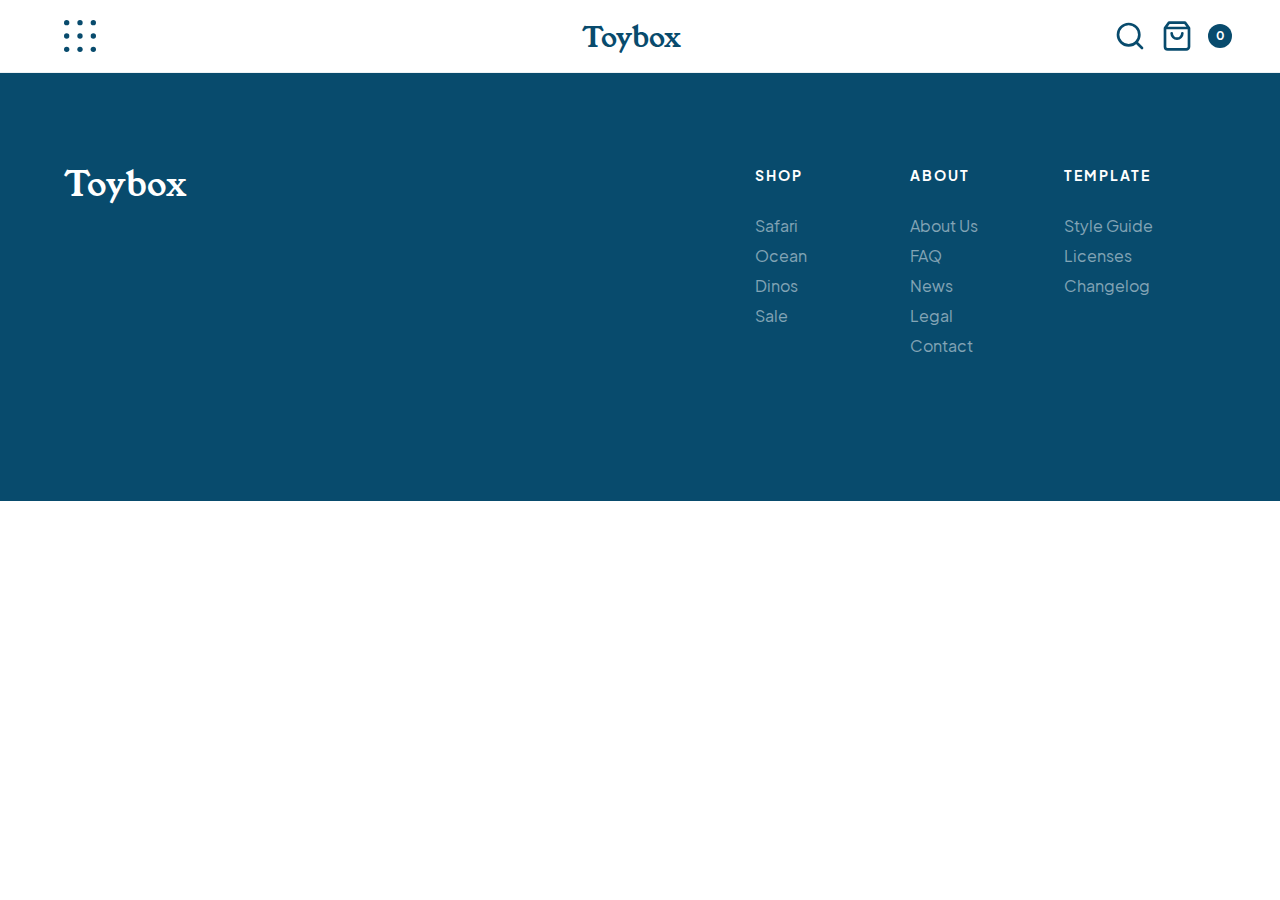
==== shop.html @ 1c9347a5 "added shop.html page + pasted nav and footer" ====
<!DOCTYPE html>
<html lang="en">
<head>
    <meta charset="UTF-8">
    <meta http-equiv="X-UA-Compatible" content="IE=edge">
    <meta name="viewport" content="width=device-width, initial-scale=1.0">
    <title>Toybox Shop Page</title>
    <link rel="stylesheet" href="./styles/styles.css">
</head>
<body>
    <a href="#mainContent" class="skip-link">Skip to main content.</a>
    
    <nav class="navBar">
        <div class="wrapper">
    
            <button class="menuIcon">
                <img src="./assets/menu-button.svg" alt="open slide-out navigation" class="menuIcon">
            </button>
    
            <a href="#" class="logo">
                <h1>Toybox</h1>
            </a>
    
            <div class="searchCart">
    
                <button class="menuIcon">
                    <img src="./assets/search.svg" alt="search icon" class="searchIcon">
                </button>
    
                <a href="#" class="bag">
                    <img src="./assets/shop-bag.svg" alt="shopping bag icon" class="bagIcon">
                </a>
    
                <div class="counter">
                    <p class="smallCopy">0</p>
                </div> <!-- .counter END -->
            </div> <!-- .searchCart END -->
    
        </div> <!-- .wrapper END -->
    </nav> <!-- .navBar END -->

<footer id="footer">
    <div class="wrapper">
        <div class="footerFlexContainer">
            <a href="" class="logo">
                <h4>Toybox</h4>
            </a>
            <div class="footerNav">
                <nav>
                    <ul class="footerShop">
                        <li>
                            <h5>Shop</h5>
                        </li>
                        <li>
                            <a href="">Safari</a>
                        </li>
                        <li>
                            <a href="">Ocean</a>
                        </li>
                        <li>
                            <a href="">Dinos</a>
                        </li>
                        <li>
                            <a href="">Sale</a>
                        </li>
                    </ul>
                    <ul class="footerAbout">
                        <li>
                            <h5>About</h5>
                        </li>
                        <li>
                            <a href="">About Us</a>
                        </li>
                        <li>
                            <a href="">FAQ</a>
                        </li>
                        <li>
                            <a href="">News</a>
                        </li>
                        <li>
                            <a href="">Legal</a>
                        </li>
                        <li>
                            <a href="">Contact</a>
                        </li>
                    </ul>
                    <ul class="footerTemp">
                        <li>
                            <h5>Template</h5>
                        </li>
                        <li>
                            <a href="">Style Guide</a>
                        </li>
                        <li>
                            <a href="">Licenses</a>
                        </li>
                        <li>
                            <a href="">Changelog</a>
                        </li>
                    </ul>
                </nav>
            </div> <!-- .footerNav END -->
        </div> <!-- .footerFlexContainer END-->
    </div> <!-- .wrapper END-->
</footer>


</body>
</html>
---- styles/styles.css ----
/* _variables.scss */
/* site fonts */
/* if we set our root element font-size to 125%, then 1 rem = 20px */
/* site colours */
html {
  line-height: 1.15;
  -ms-text-size-adjust: 100%;
  -webkit-text-size-adjust: 100%;
}

body {
  margin: 0;
}

article, aside, footer, header, nav, section {
  display: block;
}

h1 {
  font-size: 2em;
  margin: 0.67em 0;
}

figcaption, figure, main {
  display: block;
}

figure {
  margin: 1em 40px;
}

hr {
  -webkit-box-sizing: content-box;
          box-sizing: content-box;
  height: 0;
  overflow: visible;
}

pre {
  font-family: monospace, monospace;
  font-size: 1em;
}

a {
  background-color: transparent;
  -webkit-text-decoration-skip: objects;
}

abbr[title] {
  border-bottom: none;
  text-decoration: underline;
  -webkit-text-decoration: underline dotted;
          text-decoration: underline dotted;
}

b, strong {
  font-weight: inherit;
}

b, strong {
  font-weight: bolder;
}

code, kbd, samp {
  font-family: monospace, monospace;
  font-size: 1em;
}

dfn {
  font-style: italic;
}

mark {
  background-color: #ff0;
  color: #000;
}

small {
  font-size: 80%;
}

sub, sup {
  font-size: 75%;
  line-height: 0;
  position: relative;
  vertical-align: baseline;
}

sub {
  bottom: -0.25em;
}

sup {
  top: -0.5em;
}

audio, video {
  display: inline-block;
}

audio:not([controls]) {
  display: none;
  height: 0;
}

img {
  border-style: none;
}

svg:not(:root) {
  overflow: hidden;
}

button, input, optgroup, select, textarea {
  font-family: sans-serif;
  font-size: 100%;
  line-height: 1.15;
  margin: 0;
}

button, input {
  overflow: visible;
}

button, select {
  text-transform: none;
}

button, html [type=button], [type=reset], [type=submit] {
  -webkit-appearance: button;
}

button::-moz-focus-inner, [type=button]::-moz-focus-inner, [type=reset]::-moz-focus-inner, [type=submit]::-moz-focus-inner {
  border-style: none;
  padding: 0;
}

button:-moz-focusring, [type=button]:-moz-focusring, [type=reset]:-moz-focusring, [type=submit]:-moz-focusring {
  outline: 1px dotted ButtonText;
}

fieldset {
  padding: 0.35em 0.75em 0.625em;
}

legend {
  -webkit-box-sizing: border-box;
          box-sizing: border-box;
  color: inherit;
  display: table;
  max-width: 100%;
  padding: 0;
  white-space: normal;
}

progress {
  display: inline-block;
  vertical-align: baseline;
}

textarea {
  overflow: auto;
}

[type=checkbox], [type=radio] {
  -webkit-box-sizing: border-box;
          box-sizing: border-box;
  padding: 0;
}

[type=number]::-webkit-inner-spin-button, [type=number]::-webkit-outer-spin-button {
  height: auto;
}

[type=search] {
  -webkit-appearance: textfield;
  outline-offset: -2px;
}

[type=search]::-webkit-search-cancel-button, [type=search]::-webkit-search-decoration {
  -webkit-appearance: none;
}

::-webkit-file-upload-button {
  -webkit-appearance: button;
  font: inherit;
}

details, menu {
  display: block;
}

summary {
  display: list-item;
}

canvas {
  display: inline-block;
}

template {
  display: none;
}

[hidden] {
  display: none;
}

html {
  -webkit-box-sizing: border-box;
  box-sizing: border-box;
}

*, *:before, *:after {
  -webkit-box-sizing: inherit;
          box-sizing: inherit;
}

.sr-only {
  position: absolute;
  width: 1px;
  height: 1px;
  margin: -1px;
  border: 0;
  padding: 0;
  white-space: nowrap;
  -webkit-clip-path: inset(100%);
          clip-path: inset(100%);
  clip: rect(0 0 0 0);
  overflow: hidden;
}

.skip-link {
  position: absolute;
  left: -1000px;
  top: 5px;
  z-index: 999;
  background: white;
  color: black;
}

.skip-link:focus {
  left: 0;
}

/* _typography.scss */
/* import Jakarta Sans font */
@font-face {
  font-family: "Jakarta Sans";
  src: url("../fonts/PlusJakarta_Sans-2.5/webfonts/PlusJakartaSans-Regular.woff"), url("../fonts/PlusJakarta_Sans-2.5/static/PlusJakartaSans-Regular.ttf"), url("../fonts/PlusJakarta_Sans-2.5/webfonts/PlusJakartaSans-Regular.woff2");
  font-weight: normal;
}
/* import Jakarta Sans font in bold */
@font-face {
  font-family: "Jakarta Sans";
  src: url("../fonts/PlusJakarta_Sans-2.5/webfonts/PlusJakartaSans-Bold.woff"), url(../fonts/PlusJakarta_Sans-2.5/webfonts/PlusJakartaSans-Bold.woff2), url(../fonts/PlusJakarta_Sans-2.5/static/PlusJakartaSans-Bold.ttf);
  font-weight: bold;
}
/* import Young Serif font */
@font-face {
  font-family: "Young Serif";
  src: url("../fonts/youngserif/YoungSerif-Regular.otf");
}
/* _typography.scss */
html {
  font-size: 125%;
}

body {
  font-family: "Jakarta Sans";
  font-size: 1rem;
  color: #084b6d;
}

h1,
h2,
h3,
h4,
blockquote {
  font-family: "Young Serif";
  font-weight: normal;
  color: #084b6d;
  margin: 0;
}

h1 {
  font-size: 1.4rem;
}

h2 {
  font-size: 2rem;
  line-height: 2.4rem;
  margin-bottom: 18px;
}

h3 {
  font-size: 2.7rem;
  line-height: 3rem;
  margin-bottom: 24px;
}

h4 {
  font-size: 1.7rem;
  line-height: 2rem;
  margin-bottom: 18px;
}

h5 {
  font-size: 0.7rem;
  font-weight: bold;
  line-height: 1.2rem;
  letter-spacing: 0.1rem;
  text-transform: uppercase;
  margin: 0 0 24px 0;
}

p {
  line-height: 1.5rem;
  margin: 0 0 30px 0;
}
p.smallCopy {
  font-size: 0.6rem;
  line-height: 1.2rem;
  font-weight: bold;
  margin: 0;
}

ul,
li,
a,
input {
  padding: 0;
  margin: 0;
}

ul {
  list-style: none;
}

a {
  text-decoration: none;
  color: inherit;
  cursor: pointer;
  -webkit-transition: 0.3s;
  transition: 0.3s;
}

/* _baseStyles.scss think of BASE STYLES AS GLOBAL, REUSABLE CODE FOR YOUR WEBSITE*/
.wrapper {
  max-width: 1260px;
  width: 90%;
  margin: 0 auto;
}

/* BUTTONS BASE STYLES _baseStyles.scss */
button {
  color: #084b6d;
  background-color: transparent;
  padding: 18px 36px;
  border: 2px solid #084b6d;
  font-size: 0.8rem;
  font-weight: bold;
  line-height: 1.2rem;
  text-align: center;
  cursor: pointer;
  -webkit-transition: 0.3s;
  transition: 0.3s;
  /* style the button in the main nav menu to look just like an icon */
}
button:hover {
  background-color: #084b6d;
  color: #fff;
}
button:focus {
  background-color: #084b6d;
  color: #fff;
}
button.secondary {
  background-color: transparent;
  border-color: #fff;
  color: #fff;
  padding: 8px 12px;
}
button.secondary:hover {
  background-color: #fff;
  color: #084b6d;
}
button.secondary:focus {
  background-color: #fff;
  color: #084b6d;
}
button.solid {
  color: #fff;
  background-color: #084b6d;
}
button.solid:hover {
  color: #084b6d;
  background-color: #fff;
}
button.menuIcon {
  display: inherit;
  padding: 0;
  border: none;
}
button.menuIcon:hover {
  background-color: transparent;
}
button.menuIcon:focus {
  background-color: transparent;
}

a.button {
  color: #084b6d;
  background-color: transparent;
  padding: 18px 36px;
  border: 2px solid #084b6d;
  font-size: 0.8rem;
  font-weight: bold;
  line-height: 1.2rem;
  text-align: center;
  -webkit-transition: 0.3s;
  transition: 0.3s;
}
a.button:hover {
  background-color: #084b6d;
  color: #fff;
}
a.button:focus {
  background-color: #084b6d;
  color: #fff;
}

/* _nav.scss */
.navBar {
  position: sticky;
  top: 0;
  z-index: 10;
  border-bottom: 1px solid rgba(8, 75, 109, 0.08);
  background-color: #fff;
}
.navBar .wrapper {
  display: -webkit-box;
  display: -ms-flexbox;
  display: flex;
  -webkit-box-pack: justify;
      -ms-flex-pack: justify;
          justify-content: space-between;
  padding: 20px 0;
}
.navBar .searchCart {
  display: -webkit-box;
  display: -ms-flexbox;
  display: flex;
}
.navBar .searchCart .searchIcon,
.navBar .searchCart .bag {
  margin-right: 15px;
}
.navBar a {
  display: -webkit-box;
  display: -ms-flexbox;
  display: flex;
}
.navBar .logo {
  margin-left: 60px;
}
.navBar .counter {
  display: -webkit-box;
  display: -ms-flexbox;
  display: flex;
  -webkit-box-align: center;
      -ms-flex-align: center;
          align-items: center;
}
.navBar .counter p {
  width: 24px;
  height: 24px;
  background-color: #084b6d;
  color: #fff;
  text-align: center;
  border-radius: 50%;
}

/* _header.scss */
header {
  background-color: #e8f9d3;
  margin-bottom: 90px;
  display: -webkit-box;
  display: -ms-flexbox;
  display: flex;
  -webkit-box-align: center;
      -ms-flex-align: center;
          align-items: center;
  -ms-flex-wrap: wrap;
      flex-wrap: wrap;
}
header .headerImgContainer {
  width: 45%;
}
header .headerImgContainer img {
  max-width: 100%;
  vertical-align: middle;
}
header .headerContent {
  width: 55%;
  color: #084b6d;
}
header .headerContent .contentContainer {
  margin: 0 auto;
  width: 65%;
}

/* _footer.scss */
footer {
  background-color: #084b6d;
  color: #fff;
  padding: 90px 0 50px 0;
}
footer .footerFlexContainer {
  display: -webkit-box;
  display: -ms-flexbox;
  display: flex;
  -webkit-box-pack: justify;
      -ms-flex-pack: justify;
          justify-content: space-between;
  margin-bottom: 90px;
}
footer .footerFlexContainer h4 {
  color: #fff;
}
footer .footerNav {
  width: 40%;
}
footer .footerNav nav {
  display: -webkit-box;
  display: -ms-flexbox;
  display: flex;
  -webkit-box-pack: justify;
      -ms-flex-pack: justify;
          justify-content: space-between;
}
footer .footerNav nav ul {
  width: 33%;
}
footer .footerNav nav a {
  color: rgba(255, 255, 255, 0.5);
  font-size: 0.8rem;
  line-height: 1.5rem;
}
footer .footerNav nav a:hover {
  color: white;
}
footer .footerNav nav a:focus {
  color: white;
}

/* _categories.scss */
.categoryGallery {
  display: -webkit-box;
  display: -ms-flexbox;
  display: flex;
  -webkit-box-pack: center;
      -ms-flex-pack: center;
          justify-content: center;
  -ms-flex-wrap: wrap;
      flex-wrap: wrap;
  text-align: center;
  width: 100%;
}
.categoryGallery .items {
  padding: 45px;
  margin: 50px 25px 25px;
  border-radius: 10%;
  width: 40%;
  display: -webkit-box;
  display: -ms-flexbox;
  display: flex;
  -webkit-box-orient: vertical;
  -webkit-box-direction: normal;
      -ms-flex-direction: column;
          flex-direction: column;
  -webkit-box-align: center;
      -ms-flex-align: center;
          align-items: center;
}
.categoryGallery .items img {
  width: 100%;
  border-radius: 10%;
  margin: 0 auto 20px auto;
}
.categoryGallery .itemOne {
  background-color: #ffd698;
}
.categoryGallery .itemTwo {
  background-color: #d3f0f9;
}
.categoryGallery .itemThree {
  background-color: #e8f9d3;
}
.categoryGallery .itemFour {
  background-color: #f9d3d3;
}
.categoryGallery .items {
  /* previous items CSS here */
  -webkit-transition: 0.2s ease;
  transition: 0.2s ease;
}
.categoryGallery .items a:hover {
  -webkit-transform: scale(0.95);
          transform: scale(0.95);
}
.categoryGallery .items a:focus {
  -webkit-transform: scale(0.95);
          transform: scale(0.95);
}

@media (max-width: 480px) {
  .navBar .wrapper {
    -webkit-box-orient: vertical;
    -webkit-box-direction: normal;
        -ms-flex-direction: column;
            flex-direction: column;
    -webkit-box-align: center;
        -ms-flex-align: center;
            align-items: center;
  }
  .navBar .wrapper .menuIcon {
    -ms-flex-item-align: start;
        align-self: flex-start;
  }
  .navBar .wrapper > * {
    margin: 0px;
    padding: 10px 0px;
  }
  .navBar .searchCart button,
.navBar .searchCart a,
.navBar .searchCart div {
    padding: 10px;
    margin: 0 10px;
  }
  .navBar .searchCart .searchIcon {
    margin-right: 0;
  }
}
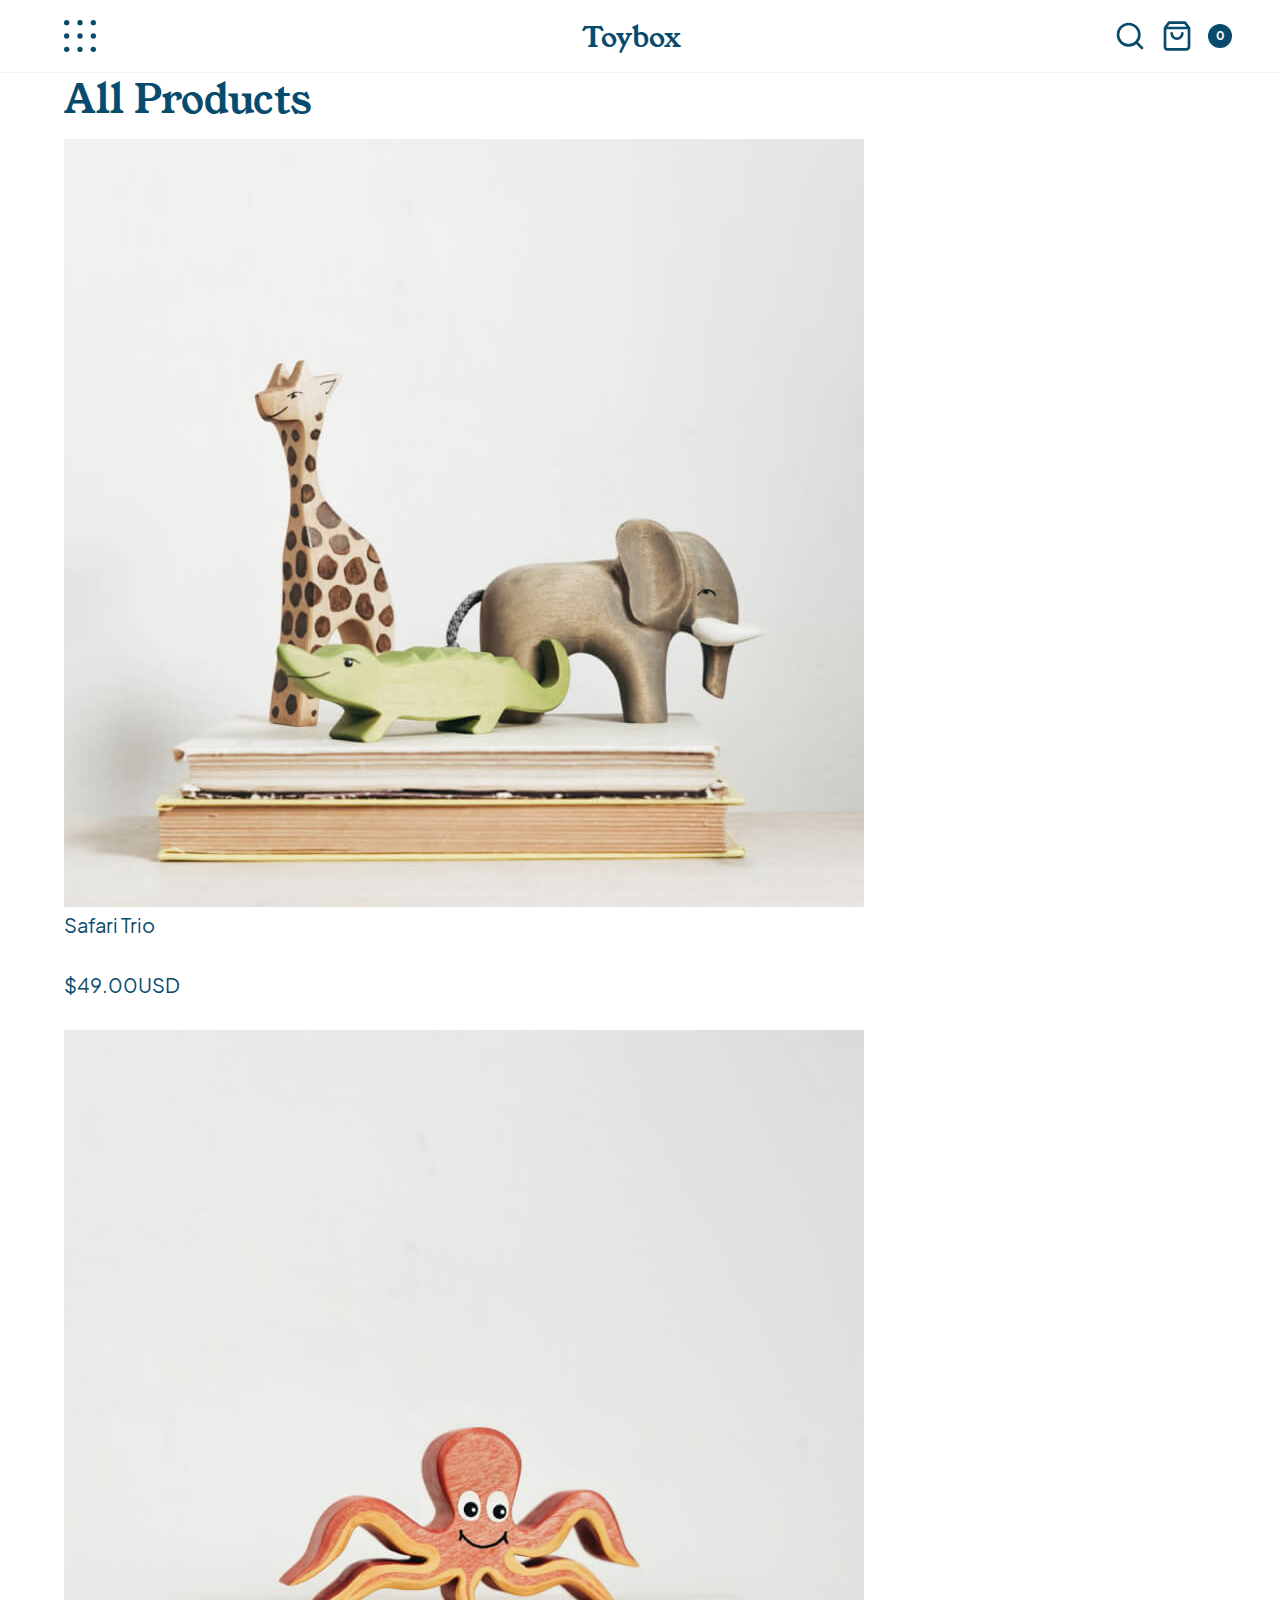
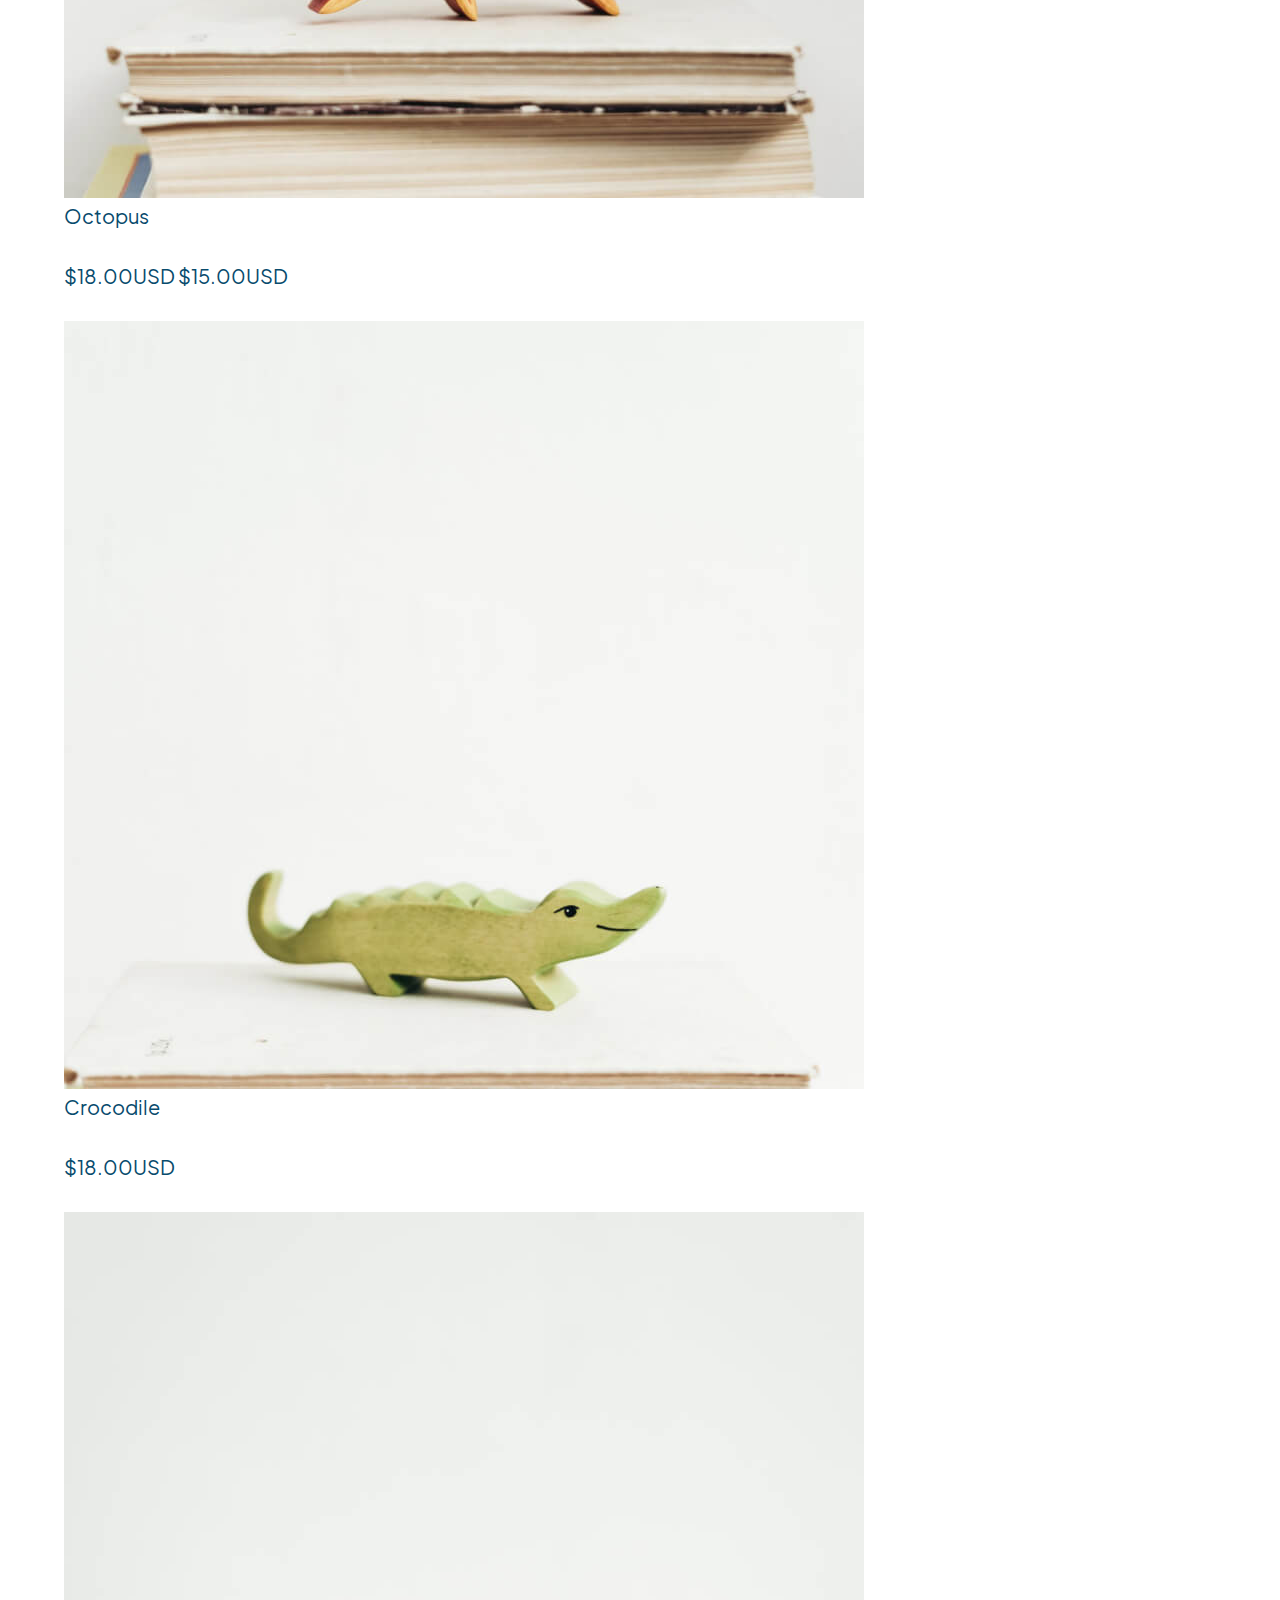
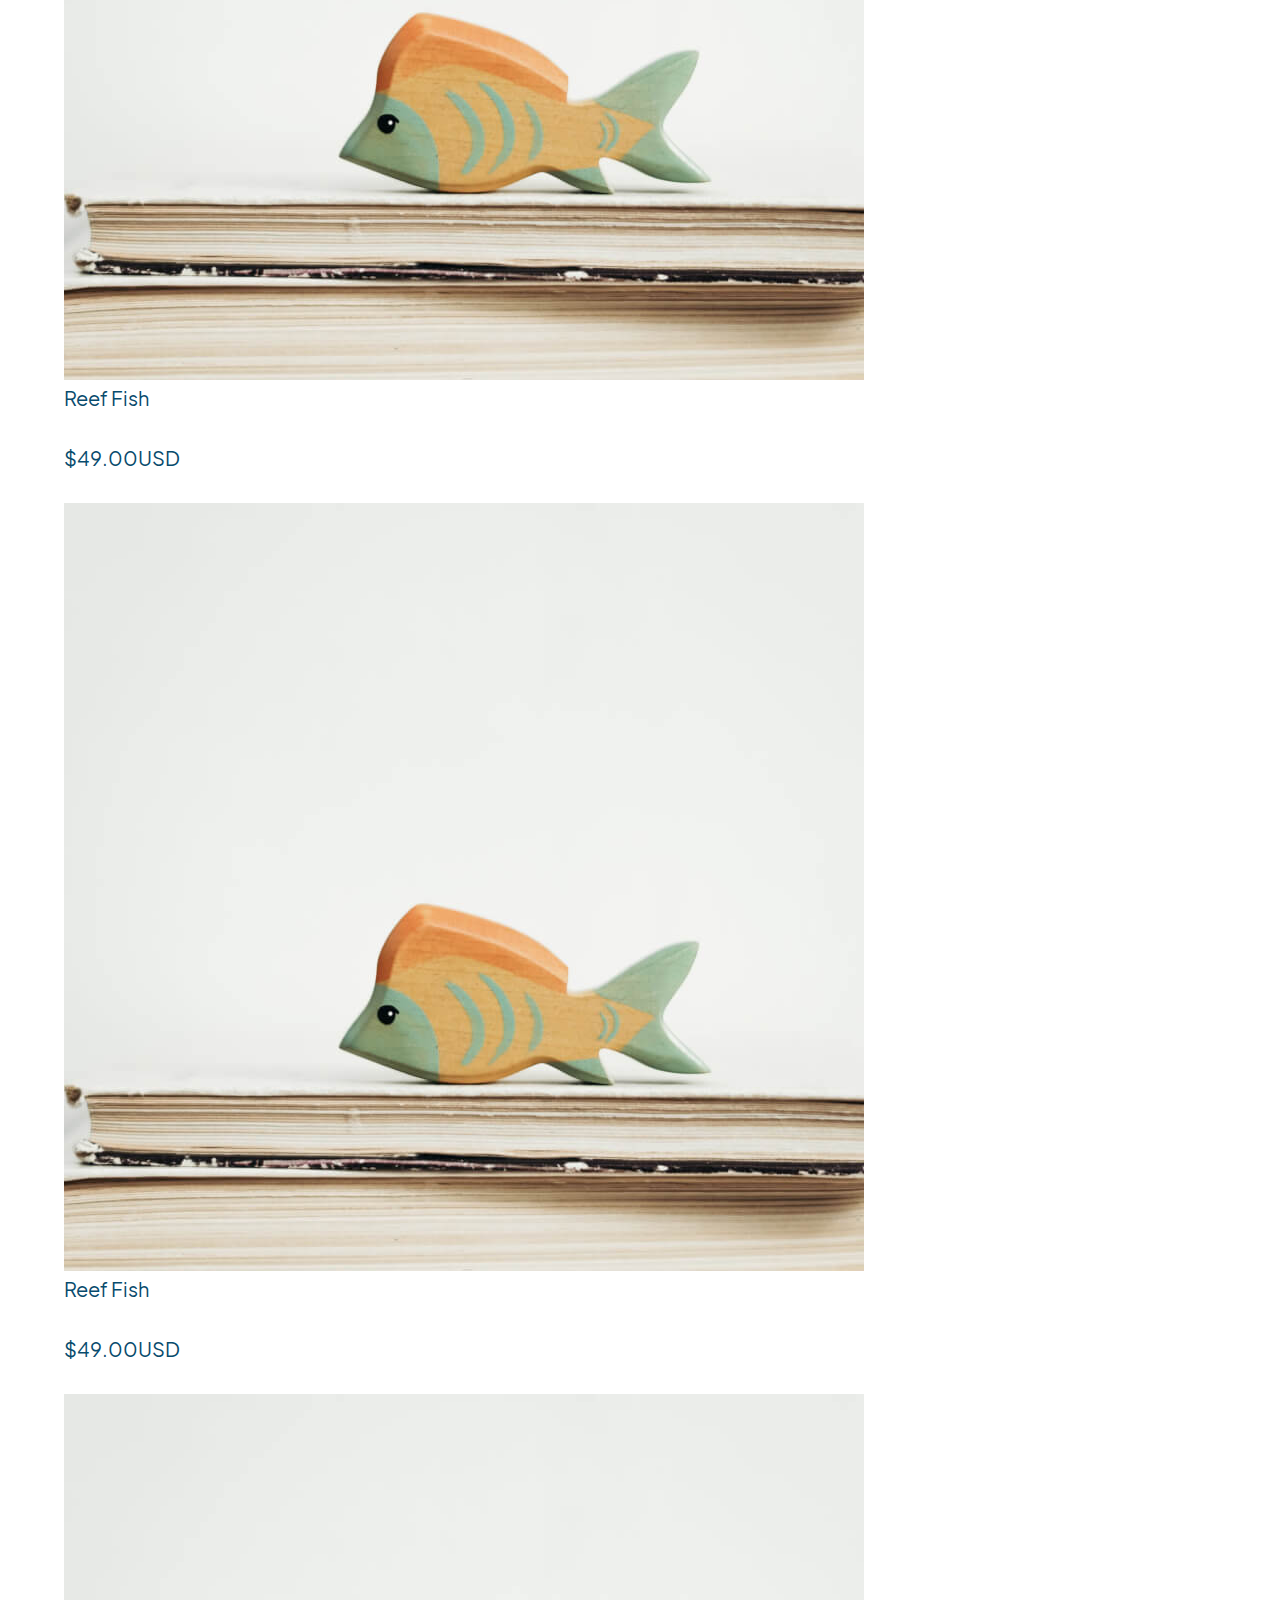
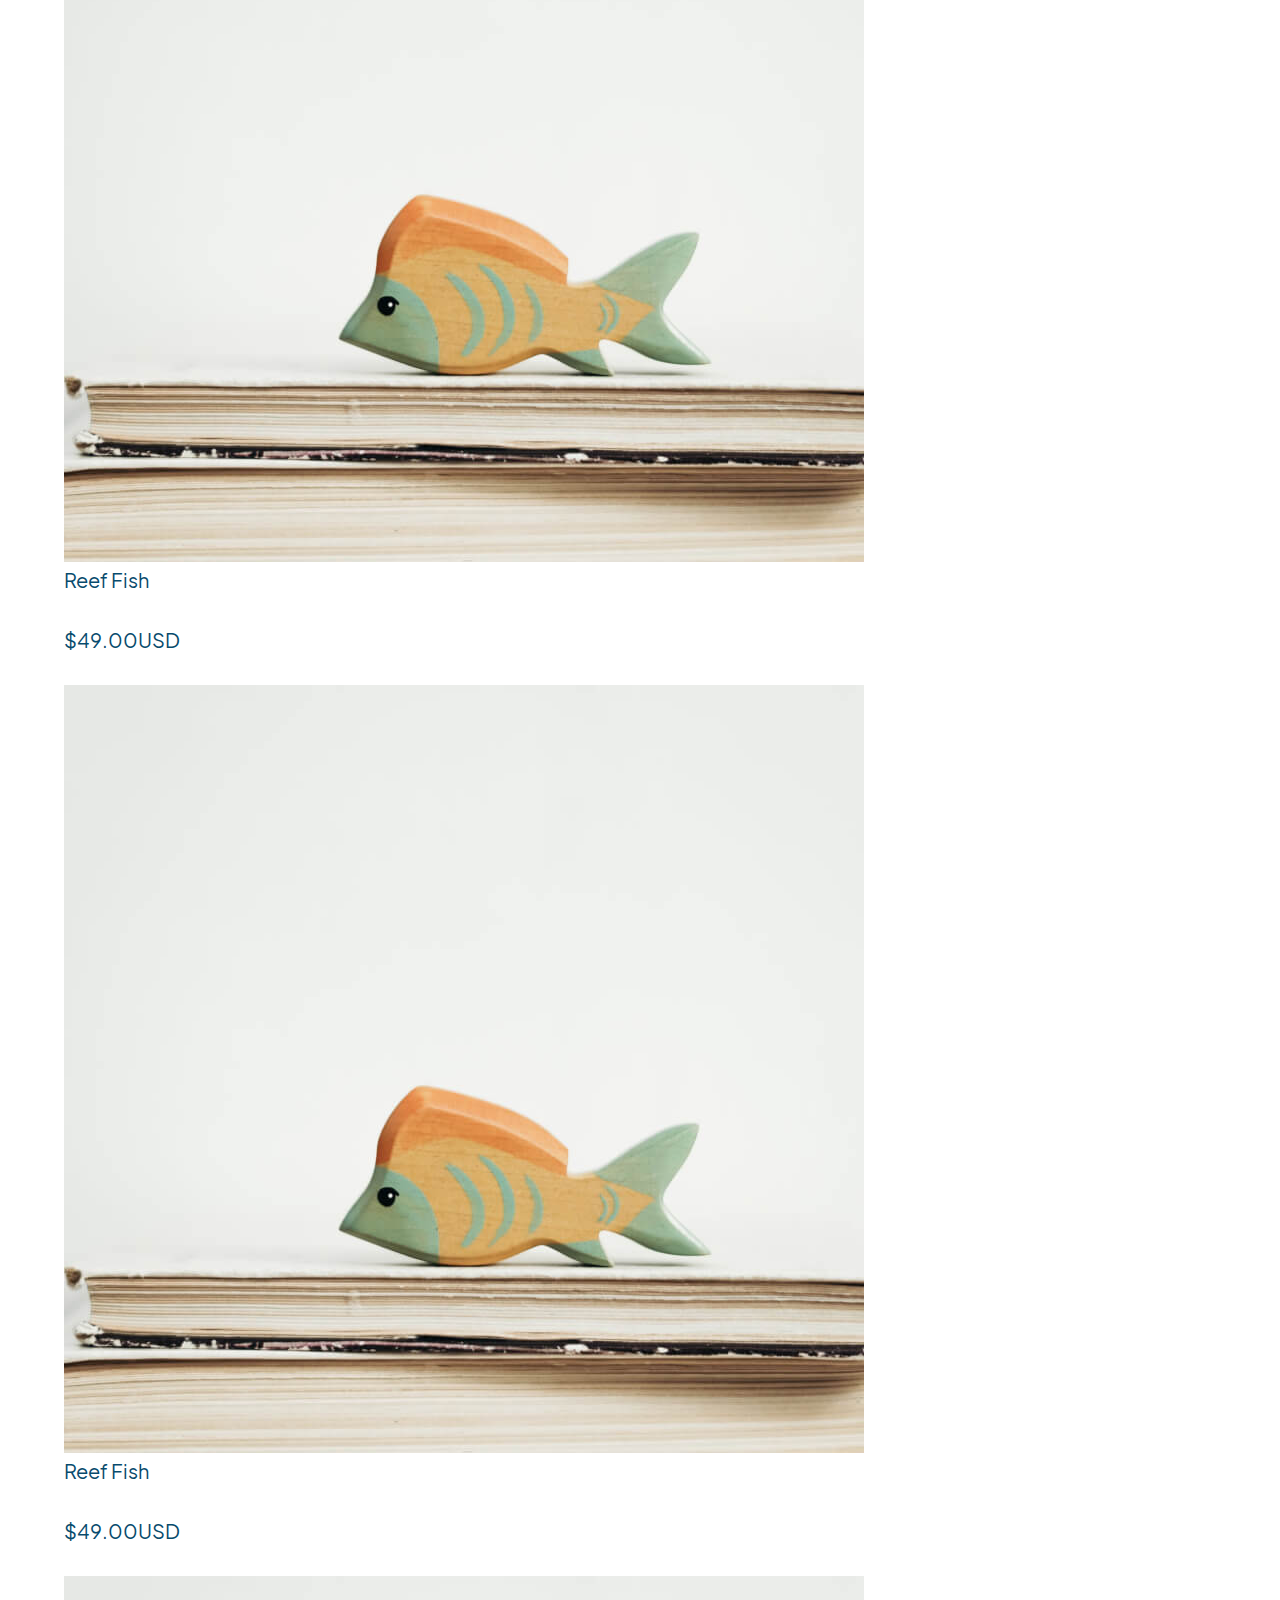
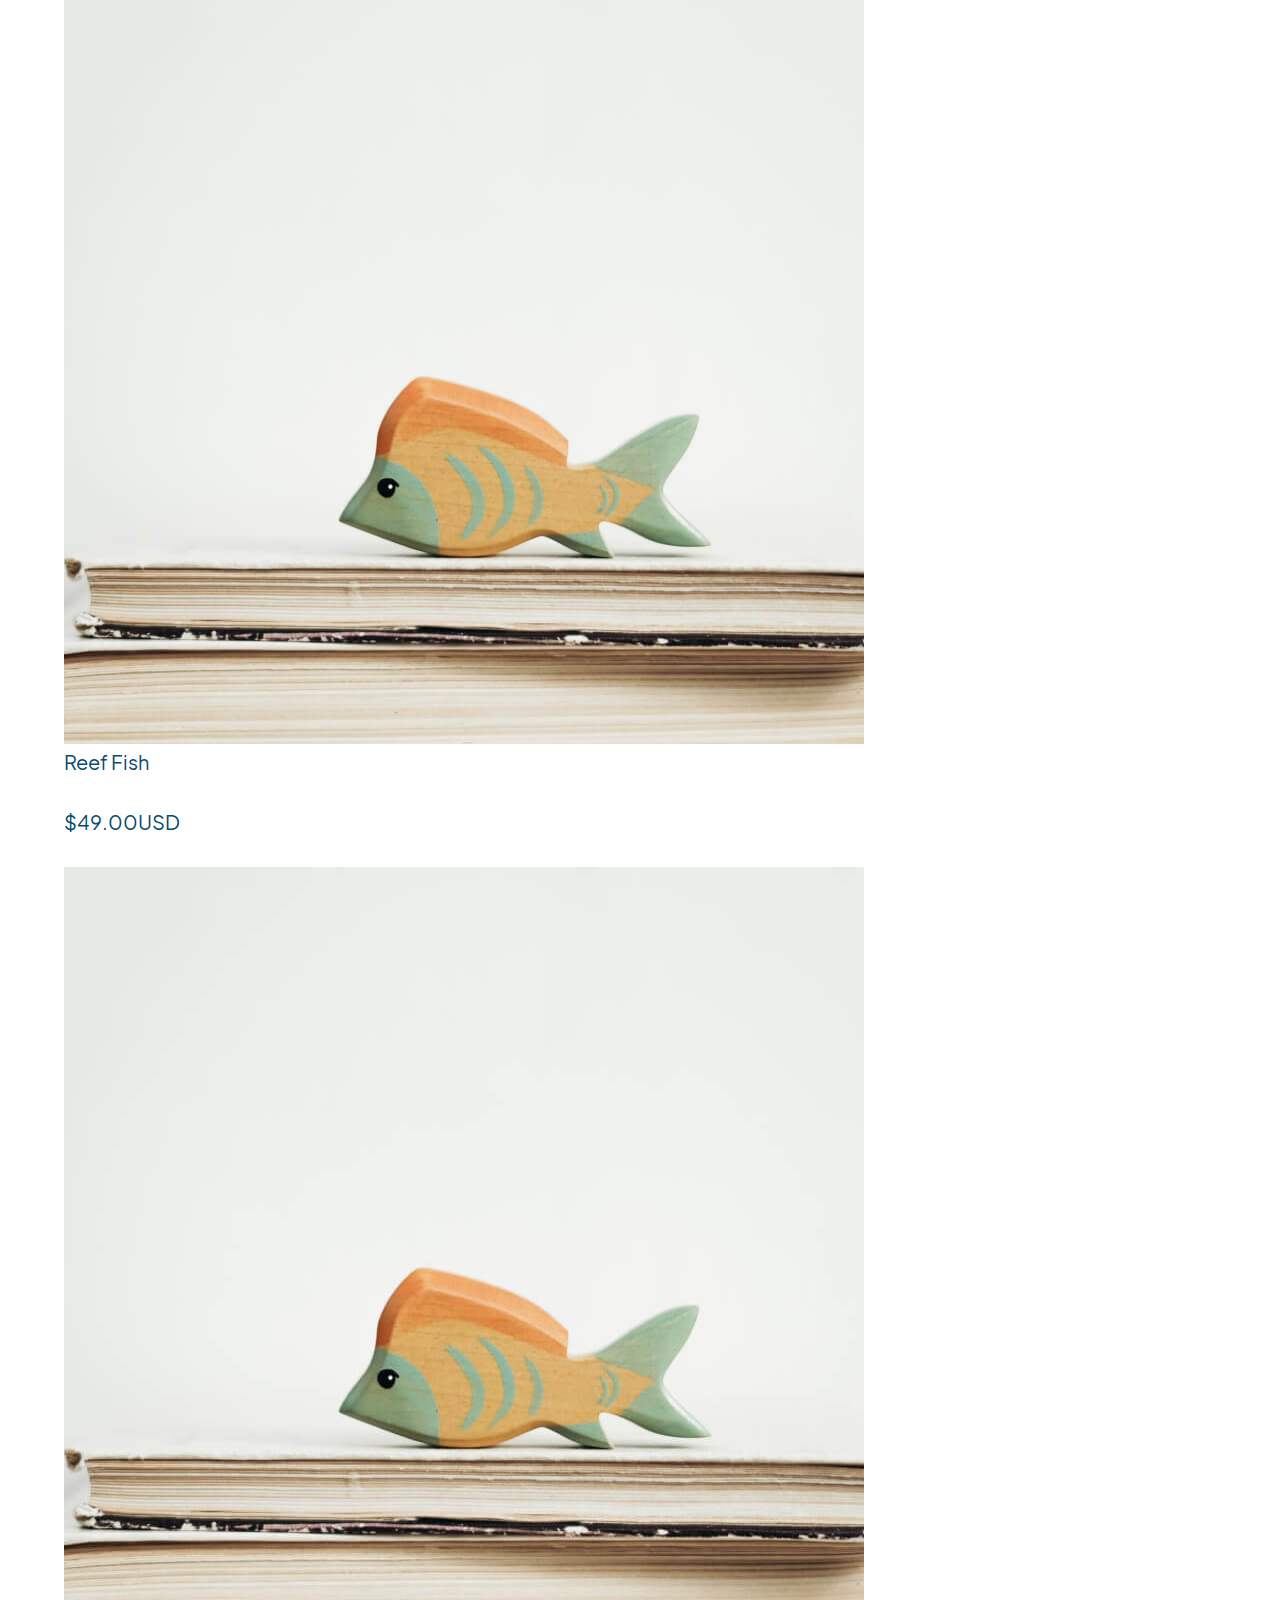
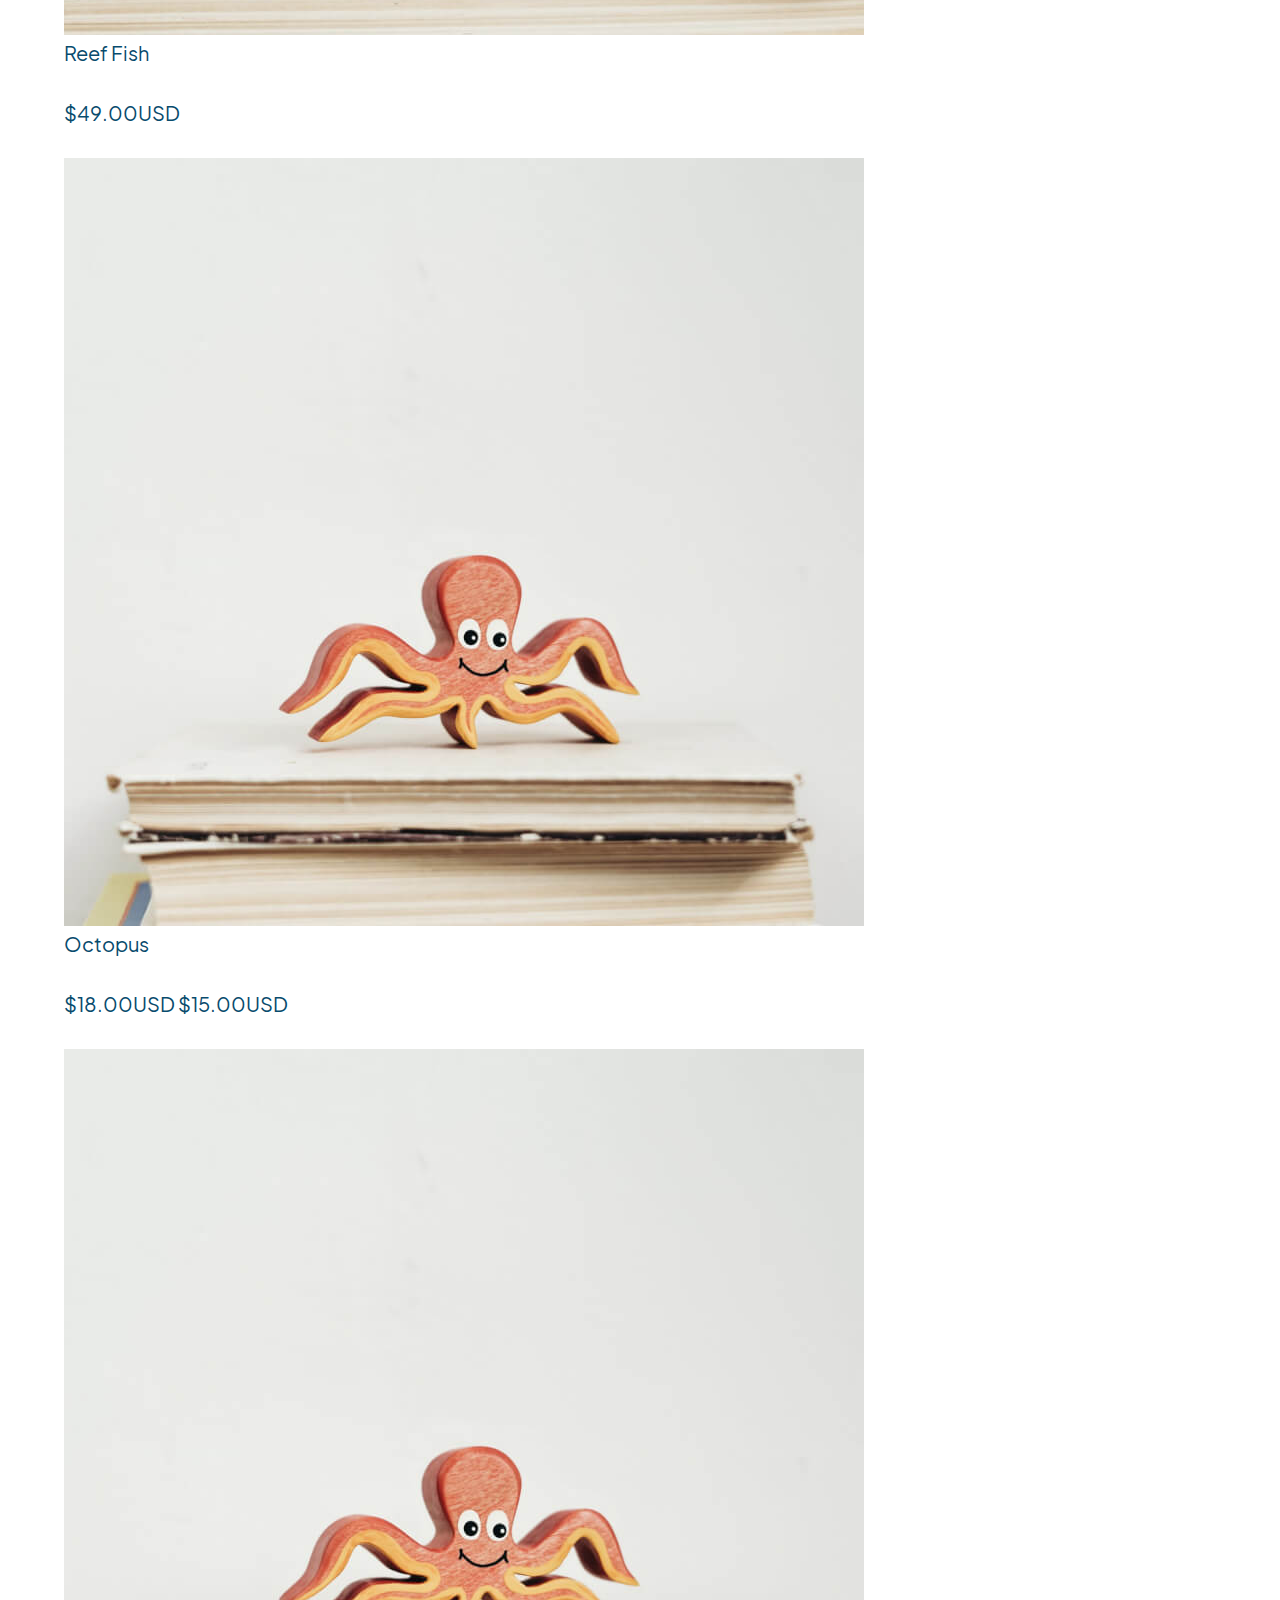
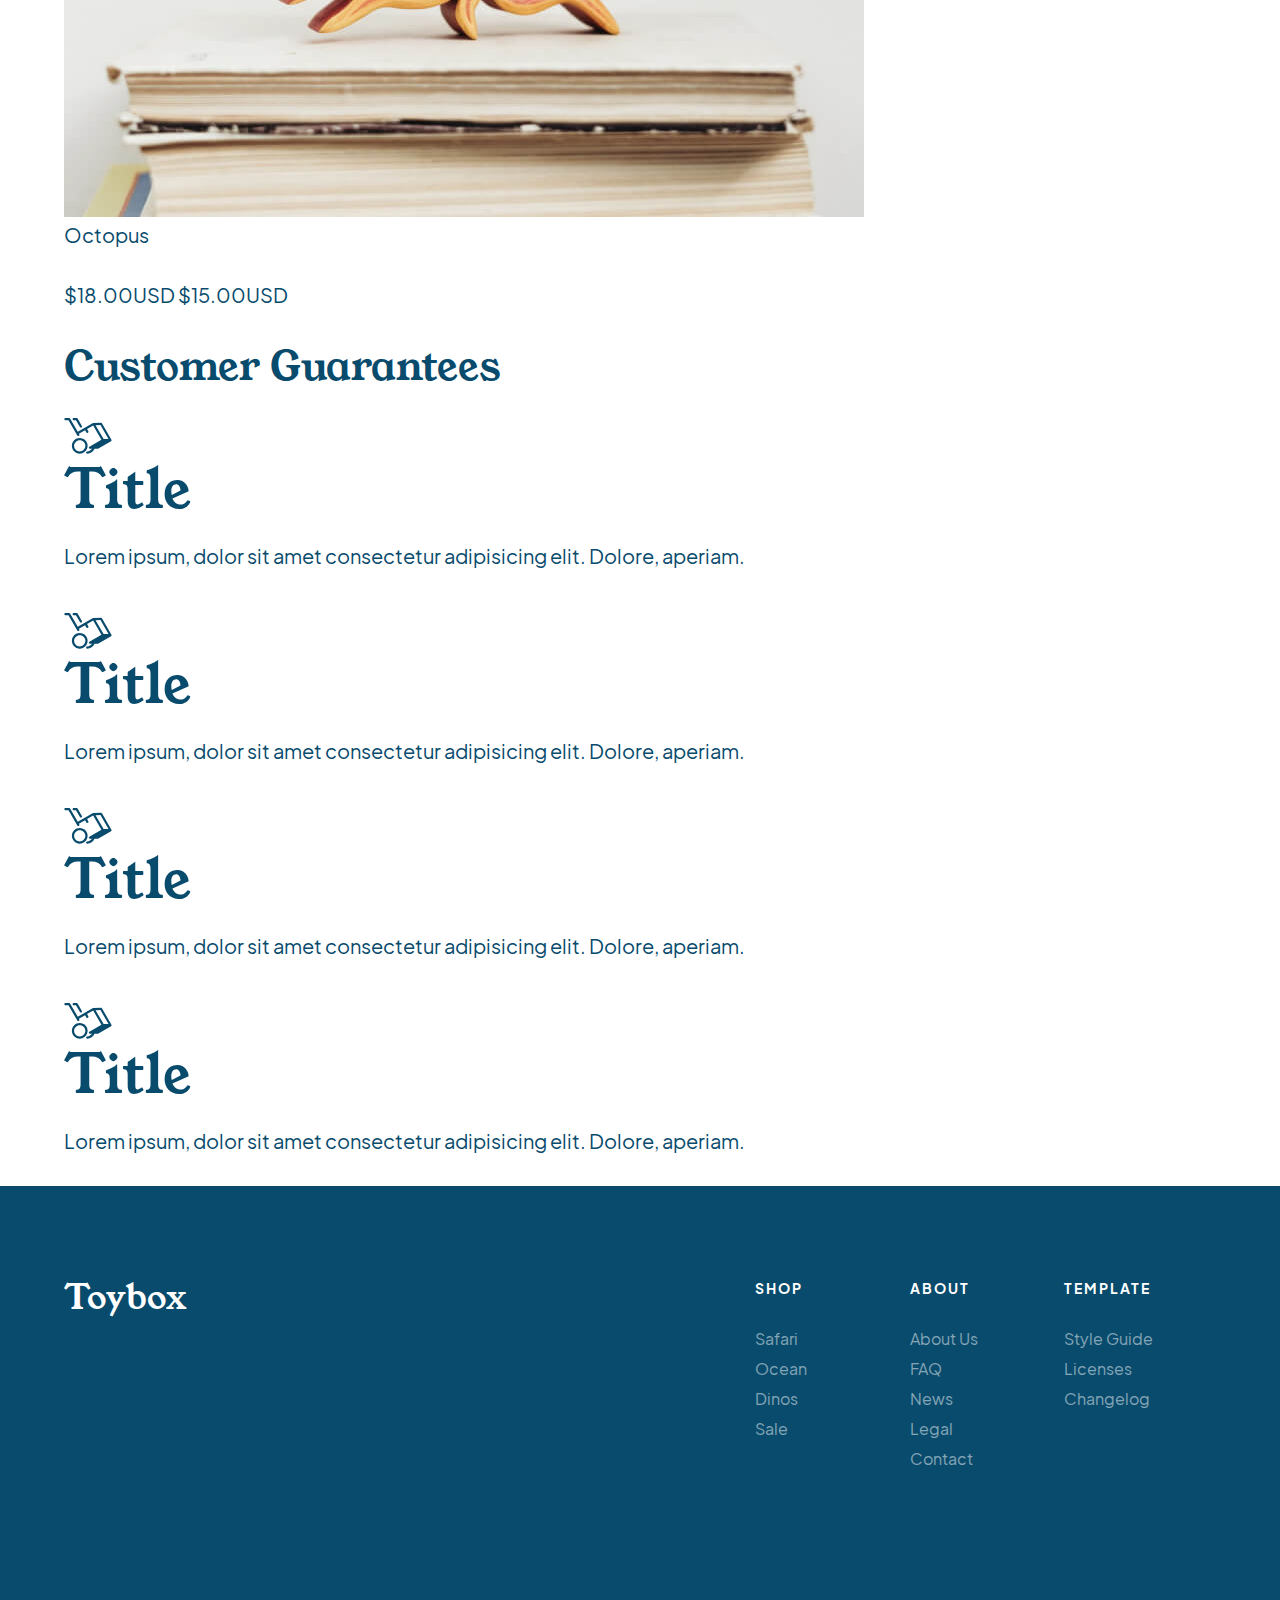
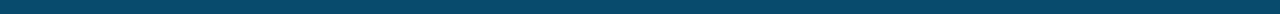
==== commit c0c8bb97: "added our products and guarantees markup" ====
--- a/shop.html
+++ b/shop.html
@@ -8,7 +8,8 @@
     <link rel="stylesheet" href="./styles/styles.css">
 </head>
 <body>
-    <a href="#mainContent" class="skip-link">Skip to main content.</a>
+    <!-- Skip Link for Accessibility links straight to the main ID below-->
+    <a href="#productsMainContent" class="skip-link">Skip to main content.</a>
     
     <nav class="navBar">
         <div class="wrapper">
@@ -17,8 +18,8 @@
                 <img src="./assets/menu-button.svg" alt="open slide-out navigation" class="menuIcon">
             </button>
     
-            <a href="#" class="logo">
-                <h1>Toybox</h1>
+            <a href="./index.html" class="logo">
+                <h1>Toybox <span class="sr-only">Shop Page</span></h1>
             </a>
     
             <div class="searchCart">
@@ -39,10 +40,129 @@
         </div> <!-- .wrapper END -->
     </nav> <!-- .navBar END -->
 
-<footer id="footer">
+    <main id="productsMainContent">
+        <section class="allProducts">
+            <div class="wrapper"> 
+                <h2>All Products</h2>
+                <ul class="products">
+                    <li>
+                        <a href="">
+                            <img src="./assets/safari-trio.jpg" alt="Hand-carved safari animal toys">
+                            <p class="popularProduct">Safari Trio</p>
+                            <p class="price">$49.00USD</p>
+                        </a>
+                    </li>
+                    <li>
+                        <a href="">
+                            <img src="./assets/octopus.jpg" alt="Wooden toy octopus">
+                            <p class="popularProduct">Octopus</p>
+                            <p class="price discountedPrice">$18.00USD <span>$15.00USD</span></p>
+                        </a>
+                    </li>
+                    <li>
+                        <a href="">
+                            <img src="./assets/crocodile.jpg" alt="Wooden toy crocodile">
+                            <p class="popularProduct">Crocodile</p>
+                            <p class="price">$18.00USD</p>
+                        </a>
+                    </li>
+                    <li>
+                        <a href="">
+                            <img src="./assets/reef-fish.jpg" alt="Hand-carved reef fish toy">
+                            <p class="popularProduct">Reef Fish</p>
+                            <p class="price">$49.00USD</p>
+                        </a>
+                    </li>
+                    <li>
+                        <a href="">
+                            <img src="./assets/reef-fish.jpg" alt="Hand-carved reef fish toy">
+                            <p class="popularProduct">Reef Fish</p>
+                            <p class="price">$49.00USD</p>
+                        </a>
+                    </li>
+                    <li>
+                        <a href="">
+                            <img src="./assets/reef-fish.jpg" alt="Hand-carved reef fish toy">
+                            <p class="popularProduct">Reef Fish</p>
+                            <p class="price">$49.00USD</p>
+                        </a>
+                    </li>
+                    <li>
+                        <a href="">
+                            <img src="./assets/reef-fish.jpg" alt="Hand-carved reef fish toy">
+                            <p class="popularProduct">Reef Fish</p>
+                            <p class="price">$49.00USD</p>
+                        </a>
+                    </li>
+                    <li>
+                        <a href="">
+                            <img src="./assets/reef-fish.jpg" alt="Hand-carved reef fish toy">
+                            <p class="popularProduct">Reef Fish</p>
+                            <p class="price">$49.00USD</p>
+                        </a>
+                    </li>
+                    <li>
+                        <a href="">
+                            <img src="./assets/reef-fish.jpg" alt="Hand-carved reef fish toy">
+                            <p class="popularProduct">Reef Fish</p>
+                            <p class="price">$49.00USD</p>
+                        </a>
+                    </li>
+                    <li>
+                        <a href="">
+                            <img src="./assets/octopus.jpg" alt="Wooden toy octopus">
+                            <p class="popularProduct">Octopus</p>
+                            <p class="price discountedPrice">$18.00USD <span>$15.00USD</span></p>
+                        </a>
+                    </li>
+                    <li>
+                        <a href="">
+                            <img src="./assets/octopus.jpg" alt="Wooden toy octopus">
+                            <p class="popularProduct">Octopus</p>
+                            <p class="price discountedPrice">$18.00USD <span>$15.00USD</span></p>
+                        </a>
+                    </li>
+                </ul>
+            </div>
+        </section>
+
+        <section class="guarantees">
+            <div class="wrapper">
+                <h2>Customer Guarantees</h2>
+                <ul>
+                    <li>
+                        <img src="./assets/dolly.svg" alt="">
+                        <h3>Title</h3>
+                        <p>Lorem ipsum, dolor sit amet consectetur adipisicing elit. Dolore, aperiam.</p>
+                    </li>
+                    <li>
+                        <img src="./assets/dolly.svg" alt="">
+                        <h3>Title</h3>
+                        <p>Lorem ipsum, dolor sit amet consectetur adipisicing elit. Dolore, aperiam.</p>
+                    </li>
+                    <li>
+                        <img src="./assets/dolly.svg" alt="">
+                        <h3>Title</h3>
+                        <p>Lorem ipsum, dolor sit amet consectetur adipisicing elit. Dolore, aperiam.</p>
+                    </li>
+                    <li>
+                        <img src="./assets/dolly.svg" alt="">
+                        <h3>Title</h3>
+                        <p>Lorem ipsum, dolor sit amet consectetur adipisicing elit. Dolore, aperiam.</p>
+                    </li>
+                </ul>
+            </div>
+        </section>
+
+
+
+    </main>
+
+
+    <footer id="footer">
     <div class="wrapper">
         <div class="footerFlexContainer">
-            <a href="" class="logo">
+            <a href="./index.html" class="logo">
                 <h4>Toybox</h4>
             </a>
             <div class="footerNav">
@@ -104,6 +224,5 @@
     </div> <!-- .wrapper END-->
 </footer>
 
-
 </body>
 </html>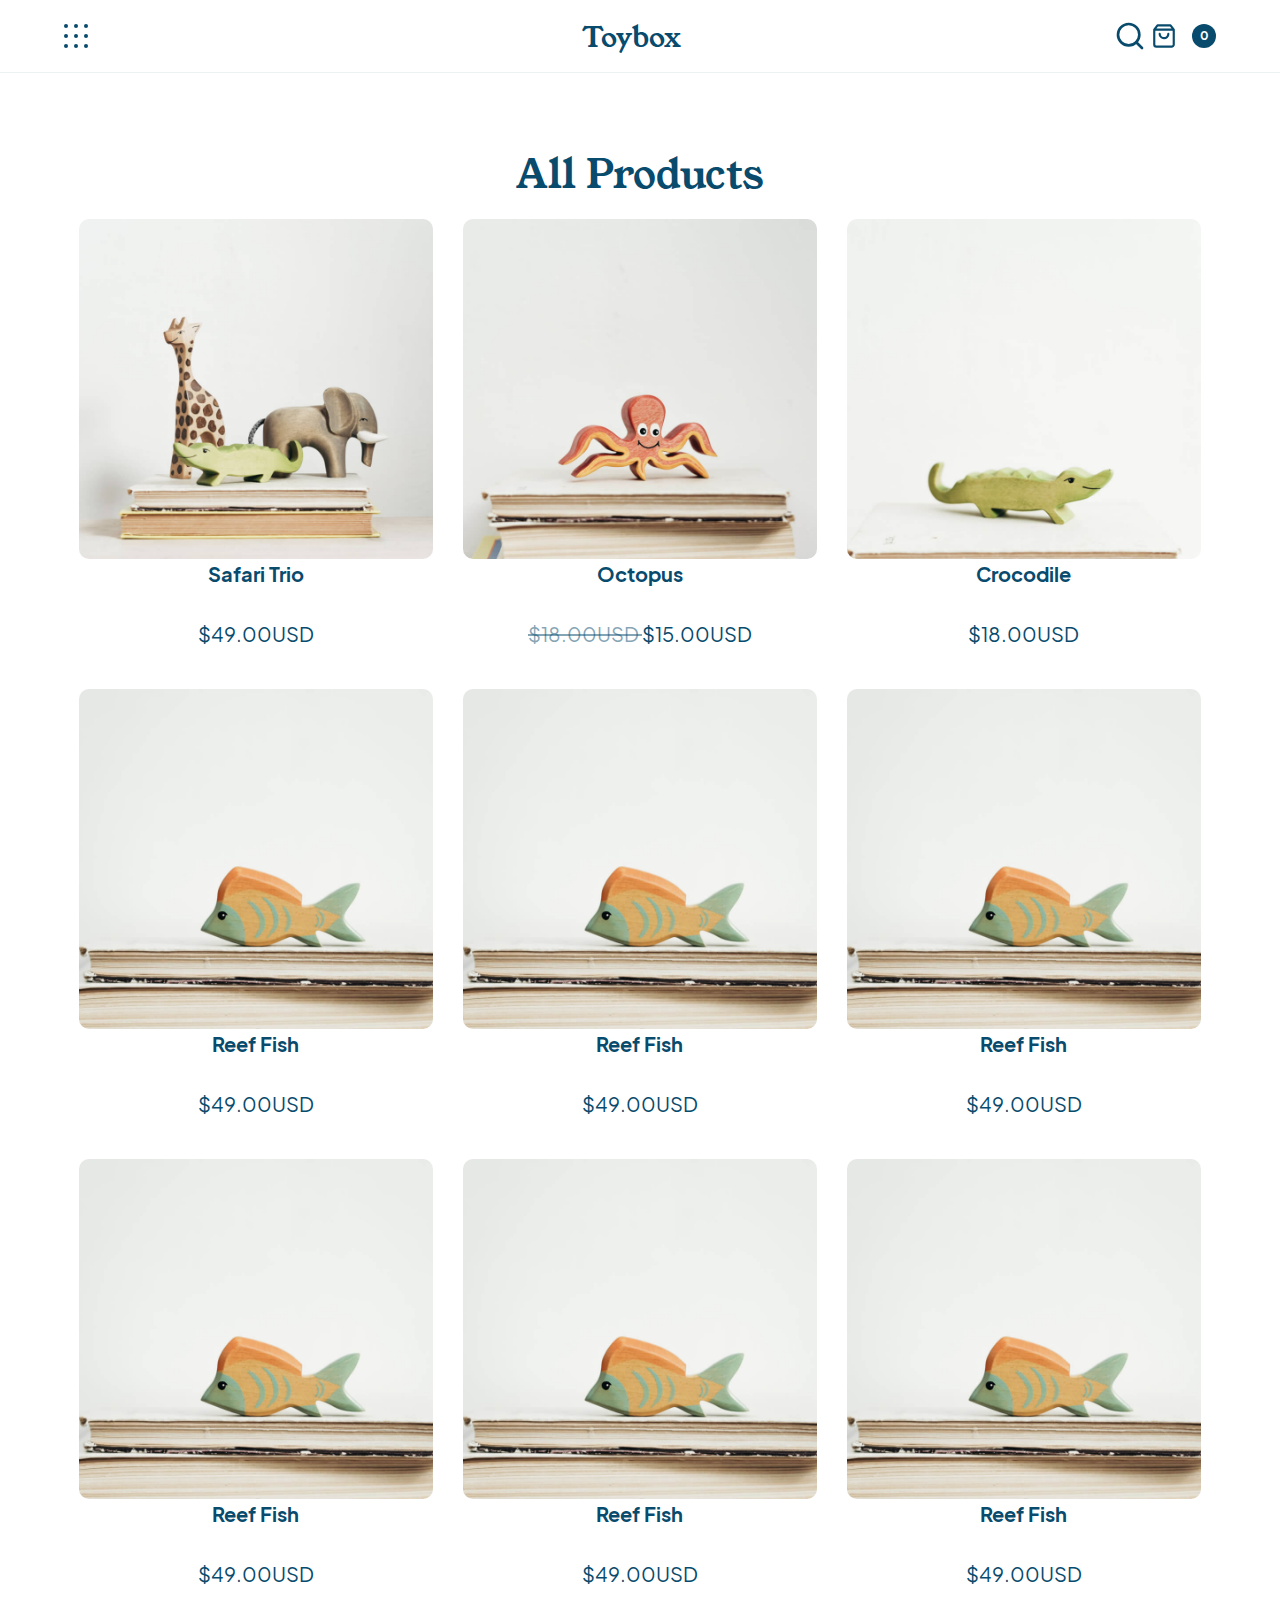
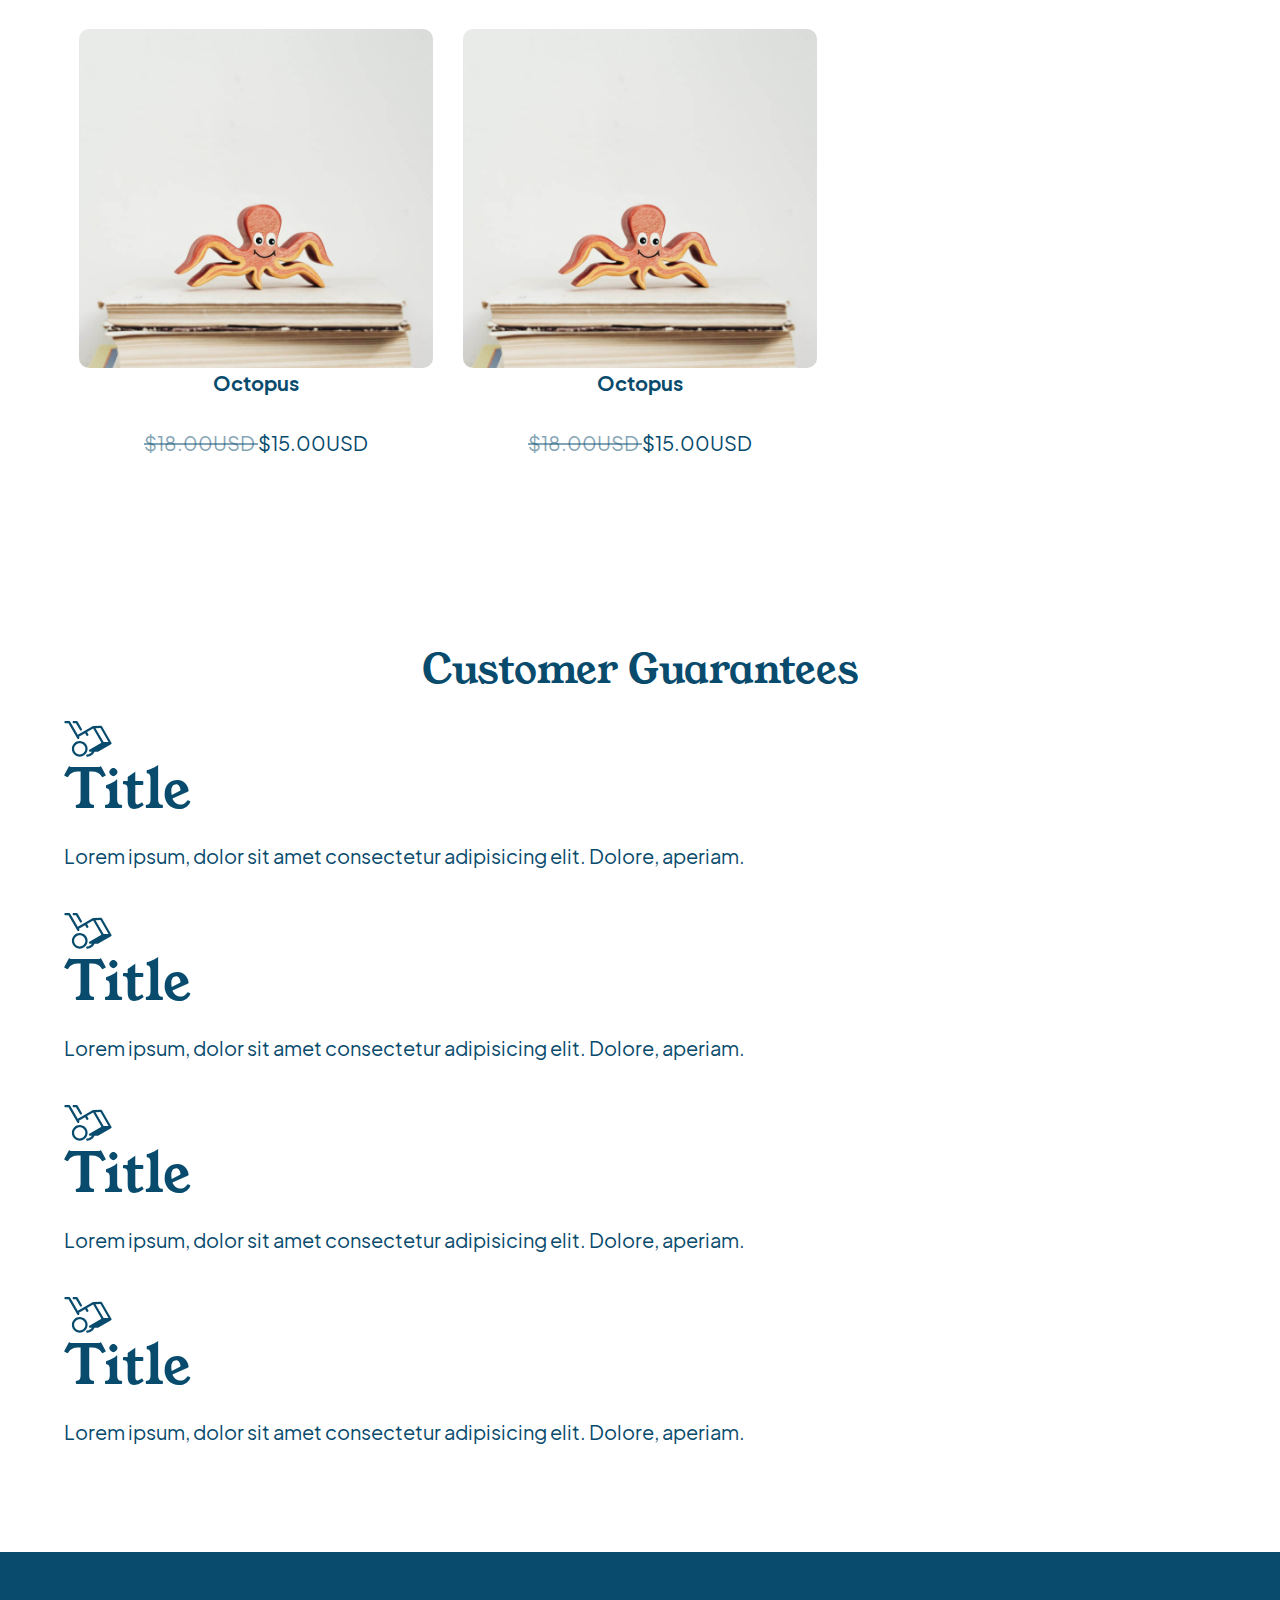
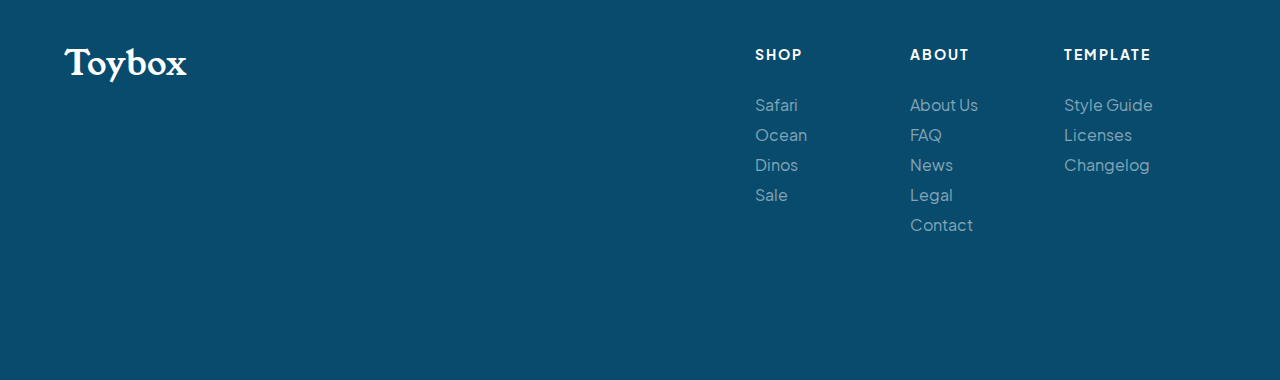
==== commit efc03f2c: "updated products page and base page" ====
--- a/shop.html
+++ b/shop.html
@@ -40,7 +40,8 @@
         </div> <!-- .wrapper END -->
     </nav> <!-- .navBar END -->
 
-    <main id="productsMainContent">
+    <!-- it's okay to use the same value for productsMainContent because id is for the skip link, class is for styling -->
+    <main id="productsMainContent" class="productsMainContent">
         <section class="allProducts">
             <div class="wrapper"> 
                 <h2>All Products</h2>
@@ -48,6 +49,8 @@
                     <li>
                         <a href="">
                             <img src="./assets/safari-trio.jpg" alt="Hand-carved safari animal toys">
+                            <!-- PLSFIXTHIS: popularProduct <p> should perhaps be updated to be an h3 -->
+                                <!--  if element remains a <p> tag, use a strong tag to create emphasis for semantic purposes-->
                             <p class="popularProduct">Safari Trio</p>
                             <p class="price">$49.00USD</p>
                         </a>
@@ -153,9 +156,6 @@
                 </ul>
             </div>
         </section>
-
-
-
     </main>
 
 
--- a/styles/styles.css
+++ b/styles/styles.css
@@ -409,6 +409,9 @@
   background-color: transparent;
 }
 
+a {
+  display: inline-block;
+}
 a.button {
   color: #084b6d;
   background-color: transparent;
@@ -428,6 +431,11 @@
 a.button:focus {
   background-color: #084b6d;
   color: #fff;
+}
+
+img {
+  max-width: 100%;
+  display: block;
 }
 
 /* _nav.scss */
@@ -510,50 +518,6 @@
   width: 65%;
 }
 
-/* _footer.scss */
-footer {
-  background-color: #084b6d;
-  color: #fff;
-  padding: 90px 0 50px 0;
-}
-footer .footerFlexContainer {
-  display: -webkit-box;
-  display: -ms-flexbox;
-  display: flex;
-  -webkit-box-pack: justify;
-      -ms-flex-pack: justify;
-          justify-content: space-between;
-  margin-bottom: 90px;
-}
-footer .footerFlexContainer h4 {
-  color: #fff;
-}
-footer .footerNav {
-  width: 40%;
-}
-footer .footerNav nav {
-  display: -webkit-box;
-  display: -ms-flexbox;
-  display: flex;
-  -webkit-box-pack: justify;
-      -ms-flex-pack: justify;
-          justify-content: space-between;
-}
-footer .footerNav nav ul {
-  width: 33%;
-}
-footer .footerNav nav a {
-  color: rgba(255, 255, 255, 0.5);
-  font-size: 0.8rem;
-  line-height: 1.5rem;
-}
-footer .footerNav nav a:hover {
-  color: white;
-}
-footer .footerNav nav a:focus {
-  color: white;
-}
-
 /* _categories.scss */
 .categoryGallery {
   display: -webkit-box;
@@ -612,6 +576,180 @@
 .categoryGallery .items a:focus {
   -webkit-transform: scale(0.95);
           transform: scale(0.95);
+}
+
+.productsMainContent section {
+  padding: 75px 0;
+}
+.productsMainContent h2 {
+  text-align: center;
+}
+.productsMainContent .products {
+  display: -webkit-box;
+  display: -ms-flexbox;
+  display: flex;
+  -ms-flex-wrap: wrap;
+      flex-wrap: wrap;
+}
+.productsMainContent .products li {
+  -ms-flex-preferred-size: calc(33.3333333333% - 30px);
+      flex-basis: calc(33.3333333333% - 30px);
+  margin: 5px 15px;
+  text-align: center;
+}
+.productsMainContent .products img {
+  border-radius: 10px;
+}
+.productsMainContent .popularProduct {
+  font-weight: bold;
+}
+.productsMainContent .discountedPrice {
+  text-decoration: line-through;
+  color: rgba(8, 75, 109, 0.5);
+}
+.productsMainContent .discountedPrice span {
+  display: inline-block;
+  text-decoration: none;
+  color: #084b6d;
+}
+
+/* _categories.scss */
+.categoryGallery {
+  display: -webkit-box;
+  display: -ms-flexbox;
+  display: flex;
+  -webkit-box-pack: center;
+      -ms-flex-pack: center;
+          justify-content: center;
+  -ms-flex-wrap: wrap;
+      flex-wrap: wrap;
+  text-align: center;
+  width: 100%;
+}
+.categoryGallery .items {
+  padding: 45px;
+  margin: 50px 25px 25px;
+  border-radius: 10%;
+  width: 40%;
+  display: -webkit-box;
+  display: -ms-flexbox;
+  display: flex;
+  -webkit-box-orient: vertical;
+  -webkit-box-direction: normal;
+      -ms-flex-direction: column;
+          flex-direction: column;
+  -webkit-box-align: center;
+      -ms-flex-align: center;
+          align-items: center;
+}
+.categoryGallery .items img {
+  width: 100%;
+  border-radius: 10%;
+  margin: 0 auto 20px auto;
+}
+.categoryGallery .itemOne {
+  background-color: #ffd698;
+}
+.categoryGallery .itemTwo {
+  background-color: #d3f0f9;
+}
+.categoryGallery .itemThree {
+  background-color: #e8f9d3;
+}
+.categoryGallery .itemFour {
+  background-color: #f9d3d3;
+}
+.categoryGallery .items {
+  /* previous items CSS here */
+  -webkit-transition: 0.2s ease;
+  transition: 0.2s ease;
+}
+.categoryGallery .items a:hover {
+  -webkit-transform: scale(0.95);
+          transform: scale(0.95);
+}
+.categoryGallery .items a:focus {
+  -webkit-transform: scale(0.95);
+          transform: scale(0.95);
+}
+
+.productsMainContent section {
+  padding: 75px 0;
+}
+.productsMainContent h2 {
+  text-align: center;
+}
+.productsMainContent .products {
+  display: -webkit-box;
+  display: -ms-flexbox;
+  display: flex;
+  -ms-flex-wrap: wrap;
+      flex-wrap: wrap;
+}
+.productsMainContent .products li {
+  -ms-flex-preferred-size: calc(33.3333333333% - 30px);
+      flex-basis: calc(33.3333333333% - 30px);
+  margin: 5px 15px;
+  text-align: center;
+}
+.productsMainContent .products img {
+  border-radius: 10px;
+}
+.productsMainContent .popularProduct {
+  font-weight: bold;
+}
+.productsMainContent .discountedPrice {
+  text-decoration: line-through;
+  color: rgba(8, 75, 109, 0.5);
+}
+.productsMainContent .discountedPrice span {
+  display: inline-block;
+  text-decoration: none;
+  color: #084b6d;
+}
+
+/* _footer.scss */
+footer {
+  background-color: #084b6d;
+  color: #fff;
+  padding: 90px 0 50px 0;
+}
+footer .footerFlexContainer {
+  display: -webkit-box;
+  display: -ms-flexbox;
+  display: flex;
+  -webkit-box-pack: justify;
+      -ms-flex-pack: justify;
+          justify-content: space-between;
+  margin-bottom: 90px;
+}
+footer .footerFlexContainer h4 {
+  color: #fff;
+}
+footer .footerNav {
+  width: 40%;
+}
+footer .footerNav nav {
+  display: -webkit-box;
+  display: -ms-flexbox;
+  display: flex;
+  -webkit-box-pack: justify;
+      -ms-flex-pack: justify;
+          justify-content: space-between;
+}
+footer .footerNav nav ul {
+  width: 33%;
+}
+footer .footerNav nav a {
+  color: rgba(255, 255, 255, 0.5);
+  font-size: 0.8rem;
+  line-height: 1.5rem;
+}
+footer .footerNav nav a:hover {
+  color: white;
+}
+footer .footerNav nav a:focus {
+  color: white;
 }
 
 @media (max-width: 480px) {
@@ -641,4 +779,6 @@
   .navBar .searchCart .searchIcon {
     margin-right: 0;
   }
-}+}
+/* _sections.scss */
+/* previous sections code here */